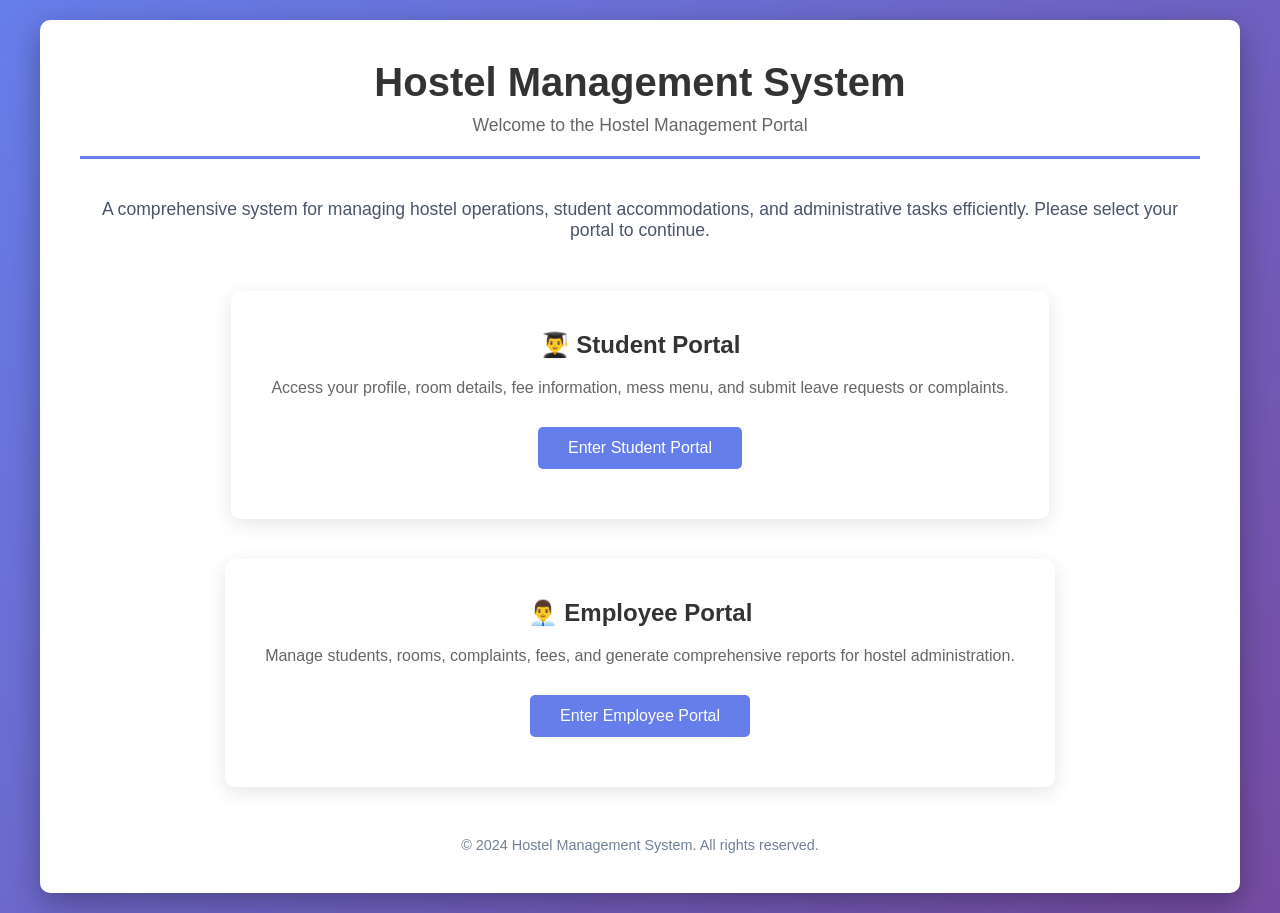
==== index.html @ 7e81f176 "h" ====
<!DOCTYPE html>
<html lang="en">
<head>
    <meta charset="UTF-8">
    <meta name="viewport" content="width=device-width, initial-scale=1.0">
    <title>Hostel Management System - Home</title>
    <link rel="stylesheet" href="style.css">
</head>
<body>
    <div class="container">
        <div class="header">
            <h1>Hostel Management System</h1>
            <p>Welcome to the Hostel Management Portal</p>
        </div>

        <div style="text-align: center; margin: 30px 0;">
            <p style="font-size: 1.1em; color: #4a5568; margin-bottom: 40px;">
                A comprehensive system for managing hostel operations, student accommodations, 
                and administrative tasks efficiently. Please select your portal to continue.
            </p>
        </div>

        <div class="portal-selection">
            <div class="portal-card">
                <h2>👨‍🎓 Student Portal</h2>
                <p style="color: #666; margin: 20px 0;">
                    Access your profile, room details, fee information, mess menu, 
                    and submit leave requests or complaints.
                </p>
                <a href="student_login.html" class="btn btn-primary">Enter Student Portal</a>
            </div>

            <div class="portal-card">
                <h2>👨‍💼 Employee Portal</h2>
                <p style="color: #666; margin: 20px 0;">
                    Manage students, rooms, complaints, fees, and generate 
                    comprehensive reports for hostel administration.
                </p>
                <a href="employee_login.html" class="btn btn-primary">Enter Employee Portal</a>
            </div>
        </div>

        <div style="text-align: center; margin-top: 50px; color: #718096; font-size: 0.9em;">
            <p>&copy; 2024 Hostel Management System. All rights reserved.</p>
        </div>
    </div>
</body>
</html>
---- style.css ----
/* Reset and Base Styles */
* {
    margin: 0;
    padding: 0;
    box-sizing: border-box;
}

body {
    font-family: 'Segoe UI', Tahoma, Geneva, Verdana, sans-serif;
    background: linear-gradient(135deg, #667eea 0%, #764ba2 100%);
    min-height: 100vh;
    padding: 20px;
}

/* Container */
.container {
    max-width: 1200px;
    margin: 0 auto;
    background: white;
    border-radius: 10px;
    box-shadow: 0 10px 30px rgba(0, 0, 0, 0.3);
    padding: 40px;
    min-height: 500px;
}

/* Header */
.header {
    text-align: center;
    margin-bottom: 40px;
    padding-bottom: 20px;
    border-bottom: 3px solid #667eea;
}

.header h1 {
    color: #333;
    font-size: 2.5em;
    margin-bottom: 10px;
}

.header p {
    color: #666;
    font-size: 1.1em;
}

/* Navigation */
.nav-links {
    display: flex;
    justify-content: center;
    gap: 20px;
    flex-wrap: wrap;
    margin: 30px 0;
}

.nav-links a {
    text-decoration: none;
    background: #667eea;
    color: white;
    padding: 12px 25px;
    border-radius: 5px;
    transition: all 0.3s;
    font-weight: 500;
}

.nav-links a:hover {
    background: #764ba2;
    transform: translateY(-2px);
    box-shadow: 0 5px 15px rgba(0, 0, 0, 0.2);
}

/* Buttons */
.btn {
    display: inline-block;
    padding: 12px 30px;
    background: #667eea;
    color: white;
    text-decoration: none;
    border-radius: 5px;
    border: none;
    cursor: pointer;
    font-size: 1em;
    transition: all 0.3s;
    margin: 10px 5px;
}

.btn:hover {
    background: #764ba2;
    transform: translateY(-2px);
    box-shadow: 0 5px 15px rgba(0, 0, 0, 0.2);
}

.btn-primary {
    background: #667eea;
}

.btn-secondary {
    background: #48bb78;
}

.btn-danger {
    background: #f56565;
}

.btn-back {
    background: #4a5568;
}

/* Forms */
.form-container {
    max-width: 500px;
    margin: 0 auto;
}

.form-group {
    margin-bottom: 20px;
}

.form-group label {
    display: block;
    margin-bottom: 8px;
    color: #333;
    font-weight: 500;
}

.form-group input,
.form-group select,
.form-group textarea {
    width: 100%;
    padding: 12px;
    border: 2px solid #e2e8f0;
    border-radius: 5px;
    font-size: 1em;
    transition: border-color 0.3s;
}

.form-group input:focus,
.form-group select:focus,
.form-group textarea:focus {
    outline: none;
    border-color: #667eea;
}

.form-group textarea {
    resize: vertical;
    min-height: 100px;
}

/* Dashboard Grid */
.dashboard-grid {
    display: grid;
    grid-template-columns: repeat(auto-fit, minmax(250px, 1fr));
    gap: 25px;
    margin: 30px 0;
}

.dashboard-card {
    background: linear-gradient(135deg, #667eea 0%, #764ba2 100%);
    padding: 30px;
    border-radius: 10px;
    text-align: center;
    transition: all 0.3s;
    box-shadow: 0 5px 15px rgba(0, 0, 0, 0.1);
}

.dashboard-card:hover {
    transform: translateY(-5px);
    box-shadow: 0 10px 25px rgba(0, 0, 0, 0.2);
}

.dashboard-card a {
    color: white;
    text-decoration: none;
    font-size: 1.2em;
    font-weight: 600;
}

/* Tables */
.table-container {
    overflow-x: auto;
    margin: 30px 0;
}

table {
    width: 100%;
    border-collapse: collapse;
    background: white;
    box-shadow: 0 2px 10px rgba(0, 0, 0, 0.1);
    border-radius: 8px;
    overflow: hidden;
}

table thead {
    background: #667eea;
    color: white;
}

table th,
table td {
    padding: 15px;
    text-align: left;
    border-bottom: 1px solid #e2e8f0;
}

table tbody tr:hover {
    background: #f7fafc;
}

table tbody tr:last-child td {
    border-bottom: none;
}

/* Info Cards */
.info-card {
    background: #f7fafc;
    padding: 20px;
    border-radius: 8px;
    margin: 20px 0;
    border-left: 4px solid #667eea;
}

.info-card h3 {
    color: #333;
    margin-bottom: 15px;
}

.info-row {
    display: flex;
    justify-content: space-between;
    padding: 10px 0;
    border-bottom: 1px solid #e2e8f0;
}

.info-row:last-child {
    border-bottom: none;
}

.info-label {
    font-weight: 600;
    color: #4a5568;
}

.info-value {
    color: #2d3748;
}

/* Portal Selection */
.portal-selection {
    display: flex;
    justify-content: center;
    gap: 40px;
    margin: 50px 0;
    flex-wrap: wrap;
}

.portal-card {
    background: white;
    padding: 40px;
    border-radius: 10px;
    text-align: center;
    box-shadow: 0 5px 20px rgba(0, 0, 0, 0.1);
    transition: all 0.3s;
    min-width: 300px;
}

.portal-card:hover {
    transform: translateY(-10px);
    box-shadow: 0 15px 35px rgba(0, 0, 0, 0.2);
}

.portal-card h2 {
    color: #333;
    margin-bottom: 20px;
}

/* Status Badges */
.status {
    display: inline-block;
    padding: 5px 15px;
    border-radius: 20px;
    font-size: 0.9em;
    font-weight: 600;
}

.status-paid {
    background: #c6f6d5;
    color: #22543d;
}

.status-due {
    background: #fed7d7;
    color: #742a2a;
}

.status-pending {
    background: #feebc8;
    color: #7c2d12;
}

.status-resolved {
    background: #bee3f8;
    color: #2c5282;
}

.status-occupied {
    background: #fbb6ce;
    color: #702459;
}

.status-vacant {
    background: #c6f6d5;
    color: #22543d;
}

/* Logout Link */
.logout-link {
    text-align: center;
    margin-top: 30px;
}

.logout-link a {
    color: #e53e3e;
    text-decoration: none;
    font-weight: 600;
}

.logout-link a:hover {
    text-decoration: underline;
}

/* Responsive Design */
@media (max-width: 768px) {
    .container {
        padding: 20px;
    }

    .header h1 {
        font-size: 2em;
    }

    .dashboard-grid {
        grid-template-columns: 1fr;
    }

    .portal-selection {
        flex-direction: column;
        gap: 20px;
    }

    table {
        font-size: 0.9em;
    }

    table th,
    table td {
        padding: 10px;
    }
}
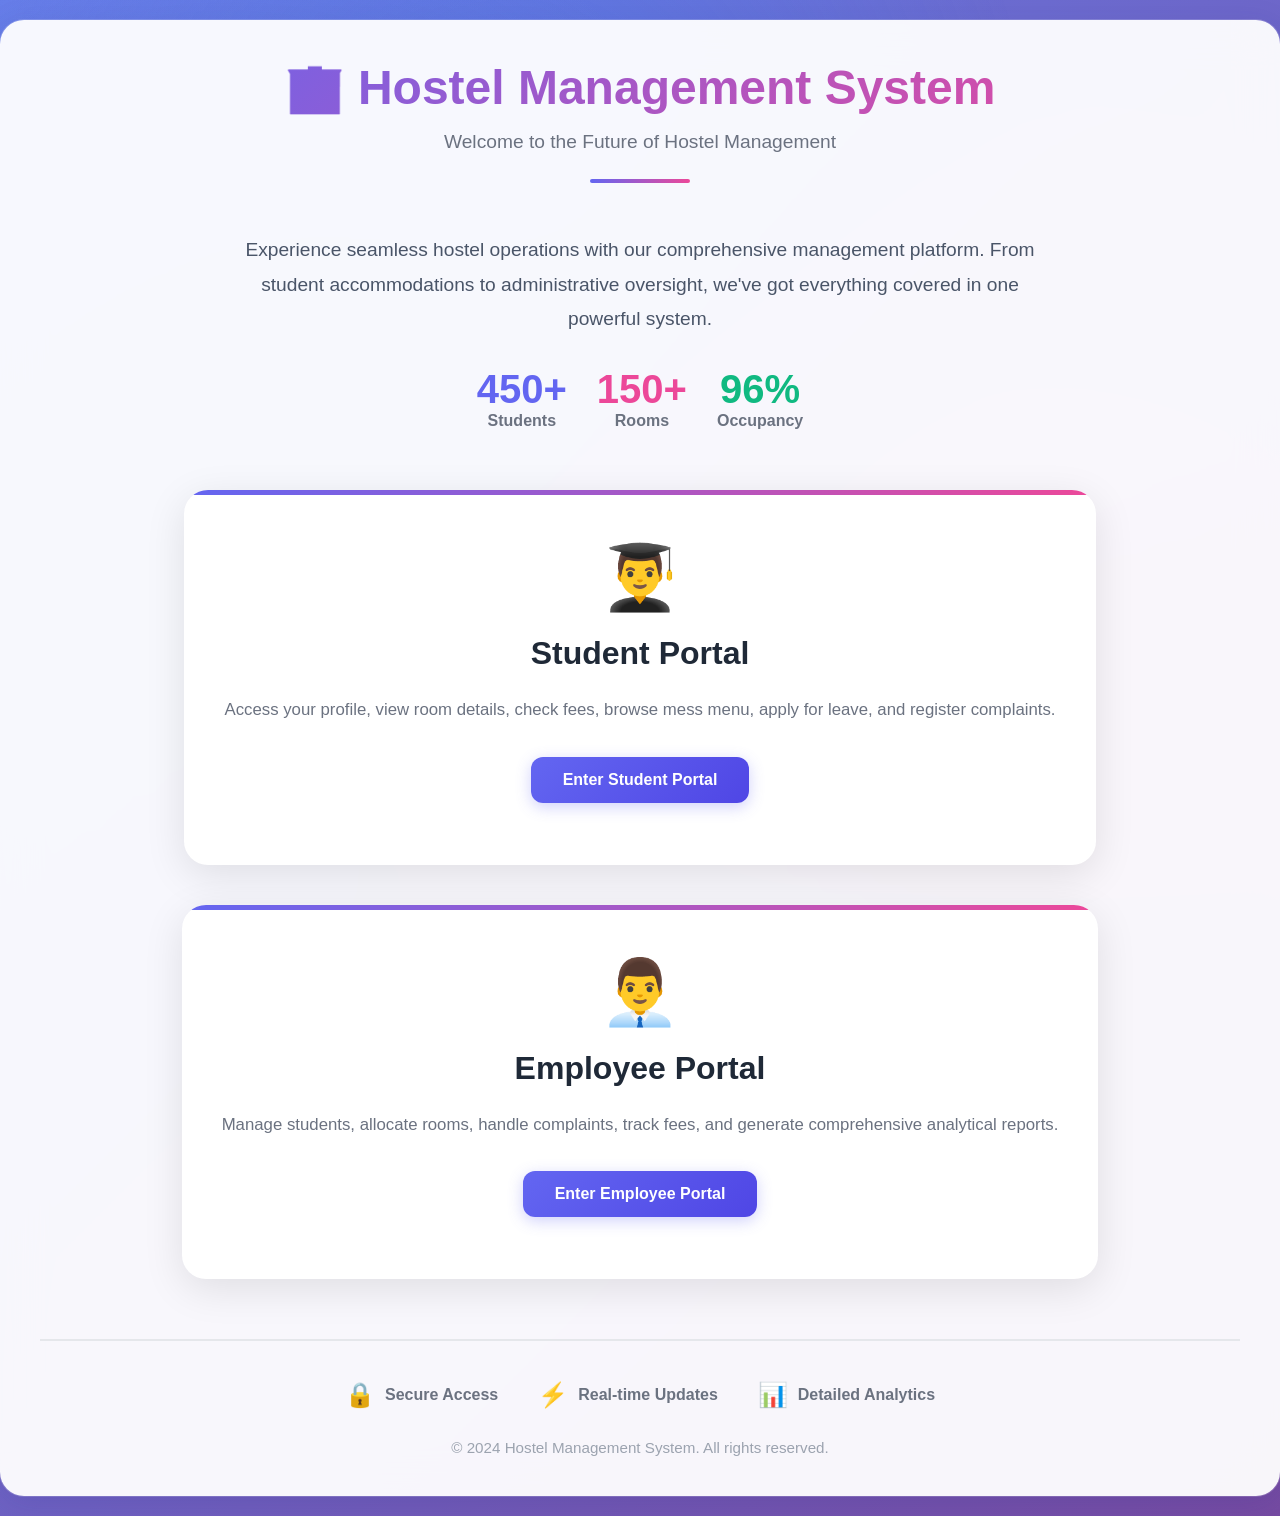
==== commit 731dd0d5: "v2" ====
--- a/index.html
+++ b/index.html
@@ -9,40 +9,124 @@
 <body>
     <div class="container">
         <div class="header">
-            <h1>Hostel Management System</h1>
-            <p>Welcome to the Hostel Management Portal</p>
+            <h1>🏢 Hostel Management System</h1>
+            <p>Welcome to the Future of Hostel Management</p>
         </div>
 
-        <div style="text-align: center; margin: 30px 0;">
-            <p style="font-size: 1.1em; color: #4a5568; margin-bottom: 40px;">
-                A comprehensive system for managing hostel operations, student accommodations, 
-                and administrative tasks efficiently. Please select your portal to continue.
+        <div style="text-align: center; margin: 40px 0; animation: fadeIn 1s ease-out;">
+            <p style="font-size: 1.2em; color: #4a5568; margin-bottom: 20px; line-height: 1.8; max-width: 800px; margin-left: auto; margin-right: auto;">
+                Experience seamless hostel operations with our comprehensive management platform. 
+                From student accommodations to administrative oversight, we've got everything 
+                covered in one powerful system.
             </p>
+            <div style="display: flex; justify-content: center; gap: 30px; margin-top: 30px; flex-wrap: wrap;">
+                <div style="text-align: center;">
+                    <div style="font-size: 2.5em; font-weight: 800; color: #6366f1;">450+</div>
+                    <div style="color: #6b7280; font-weight: 600;">Students</div>
+                </div>
+                <div style="text-align: center;">
+                    <div style="font-size: 2.5em; font-weight: 800; color: #ec4899;">150+</div>
+                    <div style="color: #6b7280; font-weight: 600;">Rooms</div>
+                </div>
+                <div style="text-align: center;">
+                    <div style="font-size: 2.5em; font-weight: 800; color: #10b981;">96%</div>
+                    <div style="color: #6b7280; font-weight: 600;">Occupancy</div>
+                </div>
+            </div>
         </div>
 
         <div class="portal-selection">
-            <div class="portal-card">
-                <h2>👨‍🎓 Student Portal</h2>
-                <p style="color: #666; margin: 20px 0;">
-                    Access your profile, room details, fee information, mess menu, 
-                    and submit leave requests or complaints.
+            <div class="portal-card" onclick="navigateTo('student_login.html')">
+                <div style="font-size: 4em; margin-bottom: 20px;">👨‍🎓</div>
+                <h2>Student Portal</h2>
+                <p style="color: #6b7280; margin: 25px 0; font-size: 1.05em; line-height: 1.6;">
+                    Access your profile, view room details, check fees, browse mess menu, 
+                    apply for leave, and register complaints.
                 </p>
                 <a href="student_login.html" class="btn btn-primary">Enter Student Portal</a>
             </div>
 
-            <div class="portal-card">
-                <h2>👨‍💼 Employee Portal</h2>
-                <p style="color: #666; margin: 20px 0;">
-                    Manage students, rooms, complaints, fees, and generate 
-                    comprehensive reports for hostel administration.
+            <div class="portal-card" onclick="navigateTo('employee_login.html')">
+                <div style="font-size: 4em; margin-bottom: 20px;">👨‍💼</div>
+                <h2>Employee Portal</h2>
+                <p style="color: #6b7280; margin: 25px 0; font-size: 1.05em; line-height: 1.6;">
+                    Manage students, allocate rooms, handle complaints, track fees, 
+                    and generate comprehensive analytical reports.
                 </p>
                 <a href="employee_login.html" class="btn btn-primary">Enter Employee Portal</a>
             </div>
         </div>
 
-        <div style="text-align: center; margin-top: 50px; color: #718096; font-size: 0.9em;">
-            <p>&copy; 2024 Hostel Management System. All rights reserved.</p>
+        <div style="text-align: center; margin-top: 60px; padding-top: 40px; border-top: 2px solid #e5e7eb;">
+            <div style="display: flex; justify-content: center; gap: 40px; margin-bottom: 30px; flex-wrap: wrap;">
+                <div style="display: flex; align-items: center; gap: 10px;">
+                    <span style="font-size: 1.5em;">🔒</span>
+                    <span style="color: #6b7280; font-weight: 600;">Secure Access</span>
+                </div>
+                <div style="display: flex; align-items: center; gap: 10px;">
+                    <span style="font-size: 1.5em;">⚡</span>
+                    <span style="color: #6b7280; font-weight: 600;">Real-time Updates</span>
+                </div>
+                <div style="display: flex; align-items: center; gap: 10px;">
+                    <span style="font-size: 1.5em;">📊</span>
+                    <span style="color: #6b7280; font-weight: 600;">Detailed Analytics</span>
+                </div>
+            </div>
+            <p style="color: #9ca3af; font-size: 0.95em;">&copy; 2024 Hostel Management System. All rights reserved.</p>
         </div>
     </div>
+
+    <script>
+        // Smooth navigation with animation
+        function navigateTo(url) {
+            document.querySelector('.container').style.animation = 'slideUp 0.4s ease-out reverse';
+            setTimeout(() => {
+                window.location.href = url;
+            }, 300);
+        }
+
+        // Add entrance animations to portal cards
+        document.addEventListener('DOMContentLoaded', function() {
+            const cards = document.querySelectorAll('.portal-card');
+            cards.forEach((card, index) => {
+                card.style.animation = `slideUp 0.6s ease-out ${index * 0.2}s both`;
+            });
+
+            // Add particle effect on mouse move
+            document.addEventListener('mousemove', function(e) {
+                if (Math.random() > 0.95) {
+                    createParticle(e.pageX, e.pageY);
+                }
+            });
+        });
+
+        function createParticle(x, y) {
+            const particle = document.createElement('div');
+            particle.style.position = 'fixed';
+            particle.style.left = x + 'px';
+            particle.style.top = y + 'px';
+            particle.style.width = '4px';
+            particle.style.height = '4px';
+            particle.style.borderRadius = '50%';
+            particle.style.background = 'rgba(99, 102, 241, 0.6)';
+            particle.style.pointerEvents = 'none';
+            particle.style.animation = 'particleFade 1s ease-out forwards';
+            document.body.appendChild(particle);
+
+            setTimeout(() => particle.remove(), 1000);
+        }
+
+        // Add particle animation
+        const style = document.createElement('style');
+        style.textContent = `
+            @keyframes particleFade {
+                to {
+                    transform: translateY(-50px);
+                    opacity: 0;
+                }
+            }
+        `;
+        document.head.appendChild(style);
+    </script>
 </body>
 </html>
--- a/style.css
+++ b/style.css
@@ -1,4 +1,18 @@
-/* Reset and Base Styles */
+/* Modern CSS Variables */
+:root {
+    --primary: #6366f1;
+    --primary-dark: #4f46e5;
+    --primary-light: #818cf8;
+    --secondary: #ec4899;
+    --success: #10b981;
+    --warning: #f59e0b;
+    --danger: #ef4444;
+    --dark: #1f2937;
+    --light: #f9fafb;
+    --gray: #6b7280;
+    --border: #e5e7eb;
+}
+
 * {
     margin: 0;
     padding: 0;
@@ -6,43 +20,102 @@
 }
 
 body {
-    font-family: 'Segoe UI', Tahoma, Geneva, Verdana, sans-serif;
+    font-family: 'Inter', -apple-system, BlinkMacSystemFont, 'Segoe UI', sans-serif;
     background: linear-gradient(135deg, #667eea 0%, #764ba2 100%);
     min-height: 100vh;
-    padding: 20px;
-}
-
-/* Container */
+    padding: 0;
+    overflow-x: hidden;
+}
+
+/* Animated Background */
+body::before {
+    content: '';
+    position: fixed;
+    top: 0;
+    left: 0;
+    width: 100%;
+    height: 100%;
+    background: 
+        radial-gradient(circle at 20% 50%, rgba(120, 119, 198, 0.3), transparent 50%),
+        radial-gradient(circle at 80% 80%, rgba(236, 72, 153, 0.3), transparent 50%),
+        radial-gradient(circle at 40% 20%, rgba(59, 130, 246, 0.3), transparent 50%);
+    animation: gradientShift 15s ease infinite;
+    z-index: -1;
+}
+
+@keyframes gradientShift {
+    0%, 100% { opacity: 1; }
+    50% { opacity: 0.8; }
+}
+
+/* Glassmorphism Container */
 .container {
-    max-width: 1200px;
-    margin: 0 auto;
-    background: white;
-    border-radius: 10px;
-    box-shadow: 0 10px 30px rgba(0, 0, 0, 0.3);
+    max-width: 1400px;
+    margin: 20px auto;
+    background: rgba(255, 255, 255, 0.95);
+    backdrop-filter: blur(20px);
+    border-radius: 24px;
+    box-shadow: 
+        0 8px 32px rgba(31, 38, 135, 0.15),
+        0 0 0 1px rgba(255, 255, 255, 0.18);
     padding: 40px;
-    min-height: 500px;
-}
-
-/* Header */
+    animation: slideUp 0.6s ease-out;
+}
+
+@keyframes slideUp {
+    from {
+        opacity: 0;
+        transform: translateY(30px);
+    }
+    to {
+        opacity: 1;
+        transform: translateY(0);
+    }
+}
+
+/* Modern Header */
 .header {
     text-align: center;
-    margin-bottom: 40px;
-    padding-bottom: 20px;
-    border-bottom: 3px solid #667eea;
+    margin-bottom: 50px;
+    position: relative;
+    padding-bottom: 30px;
+}
+
+.header::after {
+    content: '';
+    position: absolute;
+    bottom: 0;
+    left: 50%;
+    transform: translateX(-50%);
+    width: 100px;
+    height: 4px;
+    background: linear-gradient(90deg, var(--primary), var(--secondary));
+    border-radius: 2px;
 }
 
 .header h1 {
-    color: #333;
-    font-size: 2.5em;
-    margin-bottom: 10px;
+    font-size: 3em;
+    font-weight: 800;
+    background: linear-gradient(135deg, var(--primary), var(--secondary));
+    -webkit-background-clip: text;
+    -webkit-text-fill-color: transparent;
+    background-clip: text;
+    margin-bottom: 15px;
+    animation: fadeIn 0.8s ease-out;
 }
 
 .header p {
-    color: #666;
-    font-size: 1.1em;
-}
-
-/* Navigation */
+    color: var(--gray);
+    font-size: 1.2em;
+    font-weight: 500;
+}
+
+@keyframes fadeIn {
+    from { opacity: 0; }
+    to { opacity: 1; }
+}
+
+/* Modern Navigation */
 .nav-links {
     display: flex;
     justify-content: center;
@@ -52,181 +125,282 @@
 }
 
 .nav-links a {
+    position: relative;
     text-decoration: none;
-    background: #667eea;
+    background: linear-gradient(135deg, var(--primary), var(--primary-dark));
     color: white;
-    padding: 12px 25px;
-    border-radius: 5px;
-    transition: all 0.3s;
-    font-weight: 500;
+    padding: 14px 32px;
+    border-radius: 12px;
+    font-weight: 600;
+    overflow: hidden;
+    transition: all 0.3s cubic-bezier(0.4, 0, 0.2, 1);
+    box-shadow: 0 4px 15px rgba(99, 102, 241, 0.3);
+}
+
+.nav-links a::before {
+    content: '';
+    position: absolute;
+    top: 0;
+    left: -100%;
+    width: 100%;
+    height: 100%;
+    background: linear-gradient(90deg, transparent, rgba(255,255,255,0.3), transparent);
+    transition: left 0.5s;
+}
+
+.nav-links a:hover::before {
+    left: 100%;
 }
 
 .nav-links a:hover {
-    background: #764ba2;
-    transform: translateY(-2px);
-    box-shadow: 0 5px 15px rgba(0, 0, 0, 0.2);
-}
-
-/* Buttons */
+    transform: translateY(-3px);
+    box-shadow: 0 8px 25px rgba(99, 102, 241, 0.5);
+}
+
+/* Modern Buttons */
 .btn {
     display: inline-block;
-    padding: 12px 30px;
-    background: #667eea;
+    padding: 14px 32px;
+    background: linear-gradient(135deg, var(--primary), var(--primary-dark));
     color: white;
     text-decoration: none;
-    border-radius: 5px;
+    border-radius: 12px;
     border: none;
     cursor: pointer;
     font-size: 1em;
-    transition: all 0.3s;
-    margin: 10px 5px;
+    font-weight: 600;
+    transition: all 0.3s cubic-bezier(0.4, 0, 0.2, 1);
+    margin: 8px 5px;
+    position: relative;
+    overflow: hidden;
+    box-shadow: 0 4px 15px rgba(99, 102, 241, 0.3);
+}
+
+.btn::after {
+    content: '';
+    position: absolute;
+    top: 50%;
+    left: 50%;
+    width: 0;
+    height: 0;
+    border-radius: 50%;
+    background: rgba(255, 255, 255, 0.3);
+    transform: translate(-50%, -50%);
+    transition: width 0.6s, height 0.6s;
+}
+
+.btn:hover::after {
+    width: 300px;
+    height: 300px;
 }
 
 .btn:hover {
-    background: #764ba2;
-    transform: translateY(-2px);
-    box-shadow: 0 5px 15px rgba(0, 0, 0, 0.2);
+    transform: translateY(-3px);
+    box-shadow: 0 8px 25px rgba(99, 102, 241, 0.5);
 }
 
 .btn-primary {
-    background: #667eea;
+    background: linear-gradient(135deg, var(--primary), var(--primary-dark));
 }
 
 .btn-secondary {
-    background: #48bb78;
+    background: linear-gradient(135deg, var(--success), #059669);
+    box-shadow: 0 4px 15px rgba(16, 185, 129, 0.3);
 }
 
 .btn-danger {
-    background: #f56565;
+    background: linear-gradient(135deg, var(--danger), #dc2626);
+    box-shadow: 0 4px 15px rgba(239, 68, 68, 0.3);
 }
 
 .btn-back {
-    background: #4a5568;
-}
-
-/* Forms */
+    background: linear-gradient(135deg, var(--gray), #4b5563);
+    box-shadow: 0 4px 15px rgba(107, 114, 128, 0.3);
+}
+
+/* Modern Forms */
 .form-container {
-    max-width: 500px;
+    max-width: 550px;
     margin: 0 auto;
+    animation: fadeIn 0.6s ease-out;
 }
 
 .form-group {
-    margin-bottom: 20px;
+    margin-bottom: 25px;
+    position: relative;
 }
 
 .form-group label {
     display: block;
-    margin-bottom: 8px;
-    color: #333;
-    font-weight: 500;
+    margin-bottom: 10px;
+    color: var(--dark);
+    font-weight: 600;
+    font-size: 0.95em;
+    text-transform: uppercase;
+    letter-spacing: 0.5px;
 }
 
 .form-group input,
 .form-group select,
 .form-group textarea {
     width: 100%;
-    padding: 12px;
-    border: 2px solid #e2e8f0;
-    border-radius: 5px;
+    padding: 16px 20px;
+    border: 2px solid var(--border);
+    border-radius: 12px;
     font-size: 1em;
-    transition: border-color 0.3s;
+    transition: all 0.3s ease;
+    background: white;
+    font-family: inherit;
 }
 
 .form-group input:focus,
 .form-group select:focus,
 .form-group textarea:focus {
     outline: none;
-    border-color: #667eea;
+    border-color: var(--primary);
+    box-shadow: 0 0 0 4px rgba(99, 102, 241, 0.1);
+    transform: translateY(-2px);
 }
 
 .form-group textarea {
     resize: vertical;
-    min-height: 100px;
+    min-height: 120px;
 }
 
 /* Dashboard Grid */
 .dashboard-grid {
     display: grid;
-    grid-template-columns: repeat(auto-fit, minmax(250px, 1fr));
+    grid-template-columns: repeat(auto-fit, minmax(280px, 1fr));
     gap: 25px;
-    margin: 30px 0;
+    margin: 40px 0;
 }
 
 .dashboard-card {
-    background: linear-gradient(135deg, #667eea 0%, #764ba2 100%);
-    padding: 30px;
-    border-radius: 10px;
+    background: linear-gradient(135deg, var(--primary), var(--primary-dark));
+    padding: 40px 30px;
+    border-radius: 20px;
     text-align: center;
-    transition: all 0.3s;
-    box-shadow: 0 5px 15px rgba(0, 0, 0, 0.1);
+    transition: all 0.4s cubic-bezier(0.4, 0, 0.2, 1);
+    box-shadow: 0 8px 30px rgba(99, 102, 241, 0.3);
+    position: relative;
+    overflow: hidden;
+    cursor: pointer;
+}
+
+.dashboard-card::before {
+    content: '';
+    position: absolute;
+    top: -50%;
+    right: -50%;
+    width: 200%;
+    height: 200%;
+    background: radial-gradient(circle, rgba(255,255,255,0.1) 0%, transparent 70%);
+    transition: all 0.6s;
+}
+
+.dashboard-card:hover::before {
+    top: -60%;
+    right: -60%;
 }
 
 .dashboard-card:hover {
-    transform: translateY(-5px);
-    box-shadow: 0 10px 25px rgba(0, 0, 0, 0.2);
+    transform: translateY(-10px) scale(1.02);
+    box-shadow: 0 15px 50px rgba(99, 102, 241, 0.5);
 }
 
 .dashboard-card a {
     color: white;
     text-decoration: none;
-    font-size: 1.2em;
-    font-weight: 600;
-}
-
-/* Tables */
+    font-size: 1.3em;
+    font-weight: 700;
+    display: flex;
+    align-items: center;
+    justify-content: center;
+    gap: 10px;
+    position: relative;
+    z-index: 1;
+}
+
+/* Modern Tables */
 .table-container {
     overflow-x: auto;
     margin: 30px 0;
+    border-radius: 16px;
+    box-shadow: 0 4px 20px rgba(0, 0, 0, 0.08);
 }
 
 table {
     width: 100%;
-    border-collapse: collapse;
+    border-collapse: separate;
+    border-spacing: 0;
     background: white;
-    box-shadow: 0 2px 10px rgba(0, 0, 0, 0.1);
-    border-radius: 8px;
+    border-radius: 16px;
     overflow: hidden;
 }
 
 table thead {
-    background: #667eea;
+    background: linear-gradient(135deg, var(--primary), var(--primary-dark));
     color: white;
 }
 
-table th,
+table th {
+    padding: 20px 18px;
+    text-align: left;
+    font-weight: 700;
+    text-transform: uppercase;
+    font-size: 0.85em;
+    letter-spacing: 1px;
+}
+
 table td {
-    padding: 15px;
-    text-align: left;
-    border-bottom: 1px solid #e2e8f0;
+    padding: 18px;
+    border-bottom: 1px solid var(--border);
+    color: var(--dark);
+}
+
+table tbody tr {
+    transition: all 0.3s ease;
 }
 
 table tbody tr:hover {
-    background: #f7fafc;
+    background: linear-gradient(90deg, rgba(99, 102, 241, 0.05), transparent);
+    transform: scale(1.01);
 }
 
 table tbody tr:last-child td {
     border-bottom: none;
 }
 
-/* Info Cards */
+/* Modern Info Cards */
 .info-card {
-    background: #f7fafc;
-    padding: 20px;
-    border-radius: 8px;
-    margin: 20px 0;
-    border-left: 4px solid #667eea;
+    background: white;
+    padding: 30px;
+    border-radius: 20px;
+    margin: 25px 0;
+    border-left: 5px solid var(--primary);
+    box-shadow: 0 4px 20px rgba(0, 0, 0, 0.08);
+    transition: all 0.3s ease;
+    animation: fadeIn 0.6s ease-out;
+}
+
+.info-card:hover {
+    transform: translateX(5px);
+    box-shadow: 0 8px 30px rgba(0, 0, 0, 0.12);
 }
 
 .info-card h3 {
-    color: #333;
-    margin-bottom: 15px;
+    color: var(--dark);
+    margin-bottom: 25px;
+    font-size: 1.4em;
+    font-weight: 700;
 }
 
 .info-row {
     display: flex;
     justify-content: space-between;
-    padding: 10px 0;
-    border-bottom: 1px solid #e2e8f0;
+    padding: 16px 0;
+    border-bottom: 1px solid var(--border);
+    align-items: center;
 }
 
 .info-row:last-child {
@@ -235,101 +409,170 @@
 
 .info-label {
     font-weight: 600;
-    color: #4a5568;
+    color: var(--gray);
+    font-size: 0.95em;
 }
 
 .info-value {
-    color: #2d3748;
-}
-
-/* Portal Selection */
+    color: var(--dark);
+    font-weight: 600;
+}
+
+/* Portal Cards */
 .portal-selection {
     display: flex;
     justify-content: center;
     gap: 40px;
-    margin: 50px 0;
+    margin: 60px 0;
     flex-wrap: wrap;
 }
 
 .portal-card {
     background: white;
-    padding: 40px;
-    border-radius: 10px;
+    padding: 50px 40px;
+    border-radius: 24px;
     text-align: center;
-    box-shadow: 0 5px 20px rgba(0, 0, 0, 0.1);
-    transition: all 0.3s;
-    min-width: 300px;
+    box-shadow: 0 10px 40px rgba(0, 0, 0, 0.1);
+    transition: all 0.5s cubic-bezier(0.4, 0, 0.2, 1);
+    min-width: 350px;
+    position: relative;
+    overflow: hidden;
+    cursor: pointer;
+}
+
+.portal-card::before {
+    content: '';
+    position: absolute;
+    top: 0;
+    left: 0;
+    width: 100%;
+    height: 5px;
+    background: linear-gradient(90deg, var(--primary), var(--secondary));
 }
 
 .portal-card:hover {
-    transform: translateY(-10px);
-    box-shadow: 0 15px 35px rgba(0, 0, 0, 0.2);
+    transform: translateY(-15px) scale(1.03);
+    box-shadow: 0 20px 60px rgba(99, 102, 241, 0.3);
 }
 
 .portal-card h2 {
-    color: #333;
+    color: var(--dark);
     margin-bottom: 20px;
+    font-size: 2em;
+    font-weight: 800;
 }
 
 /* Status Badges */
 .status {
     display: inline-block;
-    padding: 5px 15px;
-    border-radius: 20px;
-    font-size: 0.9em;
-    font-weight: 600;
+    padding: 8px 20px;
+    border-radius: 50px;
+    font-size: 0.85em;
+    font-weight: 700;
+    text-transform: uppercase;
+    letter-spacing: 0.5px;
 }
 
 .status-paid {
-    background: #c6f6d5;
-    color: #22543d;
+    background: linear-gradient(135deg, #d4f4dd, #a7f3d0);
+    color: #065f46;
 }
 
 .status-due {
-    background: #fed7d7;
-    color: #742a2a;
+    background: linear-gradient(135deg, #fecaca, #fca5a5);
+    color: #7f1d1d;
 }
 
 .status-pending {
-    background: #feebc8;
+    background: linear-gradient(135deg, #fed7aa, #fdba74);
     color: #7c2d12;
 }
 
 .status-resolved {
-    background: #bee3f8;
-    color: #2c5282;
+    background: linear-gradient(135deg, #bfdbfe, #93c5fd);
+    color: #1e3a8a;
 }
 
 .status-occupied {
-    background: #fbb6ce;
-    color: #702459;
+    background: linear-gradient(135deg, #fbcfe8, #f9a8d4);
+    color: #831843;
 }
 
 .status-vacant {
-    background: #c6f6d5;
-    color: #22543d;
+    background: linear-gradient(135deg, #d4f4dd, #a7f3d0);
+    color: #065f46;
 }
 
 /* Logout Link */
 .logout-link {
     text-align: center;
-    margin-top: 30px;
+    margin-top: 40px;
+    padding-top: 30px;
+    border-top: 2px solid var(--border);
 }
 
 .logout-link a {
-    color: #e53e3e;
+    color: var(--danger);
     text-decoration: none;
-    font-weight: 600;
+    font-weight: 700;
+    font-size: 1.1em;
+    transition: all 0.3s ease;
+    display: inline-flex;
+    align-items: center;
+    gap: 8px;
 }
 
 .logout-link a:hover {
-    text-decoration: underline;
+    color: #dc2626;
+    transform: scale(1.05);
+}
+
+/* Loading Animation */
+.loading {
+    display: inline-block;
+    width: 20px;
+    height: 20px;
+    border: 3px solid rgba(255, 255, 255, 0.3);
+    border-radius: 50%;
+    border-top-color: white;
+    animation: spin 1s ease-in-out infinite;
+}
+
+@keyframes spin {
+    to { transform: rotate(360deg); }
+}
+
+/* Toast Notification */
+.toast {
+    position: fixed;
+    top: 20px;
+    right: 20px;
+    background: white;
+    padding: 20px 30px;
+    border-radius: 12px;
+    box-shadow: 0 8px 30px rgba(0, 0, 0, 0.2);
+    z-index: 1000;
+    animation: slideInRight 0.4s ease-out;
+    border-left: 5px solid var(--success);
+}
+
+@keyframes slideInRight {
+    from {
+        transform: translateX(400px);
+        opacity: 0;
+    }
+    to {
+        transform: translateX(0);
+        opacity: 1;
+    }
 }
 
 /* Responsive Design */
 @media (max-width: 768px) {
     .container {
-        padding: 20px;
+        padding: 25px;
+        margin: 10px;
+        border-radius: 16px;
     }
 
     .header h1 {
@@ -342,15 +585,37 @@
 
     .portal-selection {
         flex-direction: column;
-        gap: 20px;
+    }
+
+    .portal-card {
+        min-width: 100%;
     }
 
     table {
-        font-size: 0.9em;
+        font-size: 0.85em;
     }
 
     table th,
     table td {
-        padding: 10px;
-    }
+        padding: 12px 10px;
+    }
+}
+
+/* Scrollbar Styling */
+::-webkit-scrollbar {
+    width: 10px;
+    height: 10px;
+}
+
+::-webkit-scrollbar-track {
+    background: var(--light);
+}
+
+::-webkit-scrollbar-thumb {
+    background: linear-gradient(135deg, var(--primary), var(--secondary));
+    border-radius: 5px;
+}
+
+::-webkit-scrollbar-thumb:hover {
+    background: linear-gradient(135deg, var(--primary-dark), var(--secondary));
 }
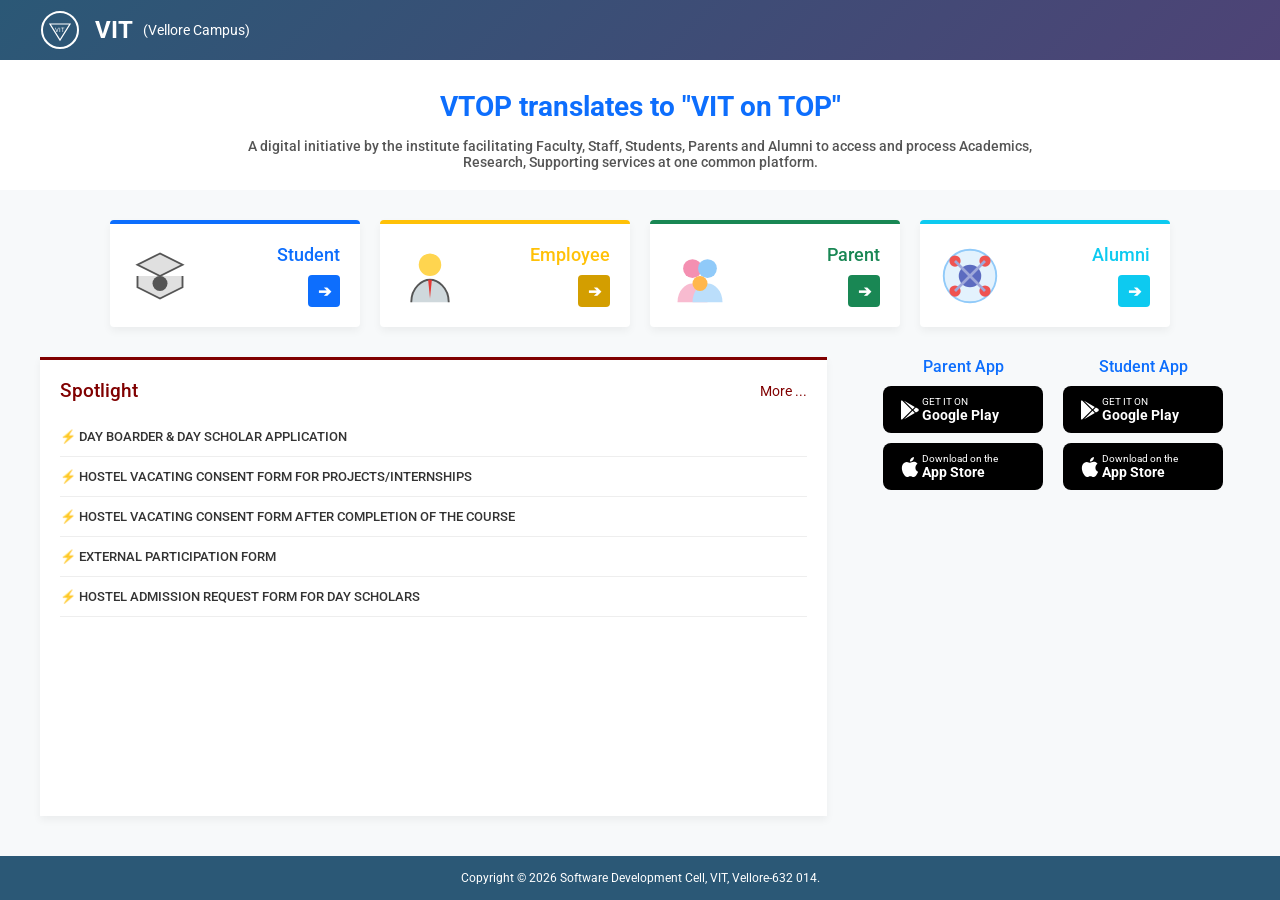
==== commit a72b1922: "yes" ====
--- a/index.html
+++ b/index.html
@@ -3,130 +3,124 @@
 <head>
     <meta charset="UTF-8">
     <meta name="viewport" content="width=device-width, initial-scale=1.0">
-    <title>Hostel Management System - Home</title>
+    <title>VIT VTOP Portal</title>
     <link rel="stylesheet" href="style.css">
 </head>
 <body>
-    <div class="container">
-        <div class="header">
-            <h1>🏢 Hostel Management System</h1>
-            <p>Welcome to the Future of Hostel Management</p>
+    <div class="top-bar">
+        <svg viewBox="0 0 100 100" width="40" height="40" style="margin-right: 15px;">
+            <circle cx="50" cy="50" r="45" fill="none" stroke="white" stroke-width="5"/>
+            <path d="M 25 35 L 75 35 L 50 75 Z" fill="none" stroke="white" stroke-width="3"/>
+            <text x="50" y="55" fill="white" font-size="16" font-family="Arial" text-anchor="middle">VIT</text>
+        </svg>
+        <h1>VIT <span>(Vellore Campus)</span></h1>
+    </div>
+
+    <div class="hero-section">
+        <h2>VTOP translates to "VIT on TOP"</h2>
+        <p>A digital initiative by the institute facilitating Faculty, Staff, Students, Parents and Alumni to access and process Academics, Research, Supporting services at one common platform.</p>
+    </div>
+
+    <div class="cards-container">
+        <a href="student_login.html" class="portal-card student">
+            <div class="card-icon">
+                <svg viewBox="0 0 64 64"><path d="M32 8L8 20L32 32L56 20L32 8Z M8 32v12l24 12 24-12V32" fill="#e0e0e0" stroke="#555" stroke-width="2"/><circle cx="32" cy="40" r="8" fill="#555"/></svg>
+            </div>
+            <div class="card-content">
+                <div class="card-title">Student</div>
+                <div class="login-btn">➔</div>
+            </div>
+        </a>
+
+        <a href="employee_login.html" class="portal-card employee">
+            <div class="card-icon">
+                <svg viewBox="0 0 64 64"><circle cx="32" cy="20" r="12" fill="#ffd54f"/><path d="M12 60c0-16 12-24 20-24s20 8 20 24" fill="#cfd8dc" stroke="#555" stroke-width="2"/><path d="M30 36 l 2 20 l 2 -20 Z" fill="#e53935"/></svg>
+            </div>
+            <div class="card-content">
+                <div class="card-title">Employee</div>
+                <div class="login-btn">➔</div>
+            </div>
+        </a>
+
+        <a href="#" class="portal-card parent">
+            <div class="card-icon">
+                <svg viewBox="0 0 64 64"><circle cx="24" cy="24" r="10" fill="#f48fb1"/><circle cx="40" cy="24" r="10" fill="#90caf9"/><path d="M8 60c0-12 8-20 16-20 8 0 16 8 16 20" fill="#f8bbd0"/><path d="M24 60c0-12 8-20 16-20 8 0 16 8 16 20" fill="#bbdefb"/><circle cx="32" cy="40" r="8" fill="#ffb74d"/></svg>
+            </div>
+            <div class="card-content">
+                <div class="card-title">Parent</div>
+                <div class="login-btn">➔</div>
+            </div>
+        </a>
+
+        <a href="#" class="portal-card alumni">
+            <div class="card-icon">
+                <svg viewBox="0 0 64 64"><circle cx="32" cy="32" r="28" fill="#e3f2fd" stroke="#90caf9" stroke-width="2"/><circle cx="32" cy="32" r="12" fill="#5c6bc0"/><circle cx="16" cy="16" r="6" fill="#ef5350"/><circle cx="48" cy="16" r="6" fill="#ef5350"/><circle cx="16" cy="48" r="6" fill="#ef5350"/><circle cx="48" cy="48" r="6" fill="#ef5350"/><path d="M16 16 L 32 32 M 48 16 L 32 32 M 16 48 L 32 32 M 48 48 L 32 32" stroke="#9fa8da" stroke-width="3"/></svg>
+            </div>
+            <div class="card-content">
+                <div class="card-title">Alumni</div>
+                <div class="login-btn">➔</div>
+            </div>
+        </a>
+    </div>
+
+    <div class="main-content">
+        <div class="spotlight-section">
+            <div class="spotlight-header">
+                <h3>Spotlight</h3>
+                <a href="#">More ...</a>
+            </div>
+            <ul class="spotlight-list">
+                <li><a href="#">⚡ DAY BOARDER & DAY SCHOLAR APPLICATION</a></li>
+                <li><a href="#">⚡ HOSTEL VACATING CONSENT FORM FOR PROJECTS/INTERNSHIPS</a></li>
+                <li><a href="#">⚡ HOSTEL VACATING CONSENT FORM AFTER COMPLETION OF THE COURSE</a></li>
+                <li><a href="#">⚡ EXTERNAL PARTICIPATION FORM</a></li>
+                <li><a href="#">⚡ HOSTEL ADMISSION REQUEST FORM FOR DAY SCHOLARS</a></li>
+            </ul>
         </div>
-
-        <div style="text-align: center; margin: 40px 0; animation: fadeIn 1s ease-out;">
-            <p style="font-size: 1.2em; color: #4a5568; margin-bottom: 20px; line-height: 1.8; max-width: 800px; margin-left: auto; margin-right: auto;">
-                Experience seamless hostel operations with our comprehensive management platform. 
-                From student accommodations to administrative oversight, we've got everything 
-                covered in one powerful system.
-            </p>
-            <div style="display: flex; justify-content: center; gap: 30px; margin-top: 30px; flex-wrap: wrap;">
-                <div style="text-align: center;">
-                    <div style="font-size: 2.5em; font-weight: 800; color: #6366f1;">450+</div>
-                    <div style="color: #6b7280; font-weight: 600;">Students</div>
+        <div class="downloads-section">
+            <div class="app-box">
+                <p>Parent App</p>
+                <div class="store-buttons">
+                    <a href="#" class="store-btn">
+                        <svg viewBox="0 0 24 24" fill="white" width="24" height="24"><path d="M3,20.5V3.5C3,2.91 3.34,2.39 3.84,2.15L13.69,12L3.84,21.85C3.34,21.6 3,21.09 3,20.5M16.81,15.12L6.05,21.34L14.54,12.85L16.81,15.12M20.16,10.81C20.5,11.08 20.75,11.5 20.75,12C20.75,12.5 20.53,12.9 20.18,13.18L17.89,14.5L15.39,12L17.89,9.5L20.16,10.81M6.05,2.66L16.81,8.88L14.54,11.15L6.05,2.66Z"/></svg>
+                        <div>
+                            <span class="store-text-small">GET IT ON</span>
+                            <span class="store-text-large">Google Play</span>
+                        </div>
+                    </a>
+                    <a href="#" class="store-btn">
+                        <svg viewBox="0 0 24 24" fill="white" width="24" height="24"><path d="M18.71,19.5C17.88,20.74 17,21.95 15.66,21.97C14.32,22 13.89,21.18 12.37,21.18C10.84,21.18 10.37,21.95 9.1,22C7.79,22.05 6.8,20.68 5.96,19.47C4.25,17 2.94,12.45 4.7,9.39C5.57,7.87 7.13,6.91 8.82,6.88C10.1,6.86 11.32,7.75 12.11,7.75C12.89,7.75 14.37,6.68 15.92,6.84C16.57,6.87 18.39,7.1 19.56,8.82C19.47,8.88 17.39,10.1 17.41,12.63C17.44,15.65 20.06,16.66 20.09,16.69C20.06,16.76 19.6,18.23 18.71,19.5M13,3.5C13.73,2.67 14.94,2.04 15.94,2C16.07,3.17 15.6,4.35 14.9,5.19C14.21,6.04 13.07,6.7 11.95,6.61C11.8,5.46 12.36,4.26 13,3.5Z"/></svg>
+                        <div>
+                            <span class="store-text-small">Download on the</span>
+                            <span class="store-text-large">App Store</span>
+                        </div>
+                    </a>
                 </div>
-                <div style="text-align: center;">
-                    <div style="font-size: 2.5em; font-weight: 800; color: #ec4899;">150+</div>
-                    <div style="color: #6b7280; font-weight: 600;">Rooms</div>
-                </div>
-                <div style="text-align: center;">
-                    <div style="font-size: 2.5em; font-weight: 800; color: #10b981;">96%</div>
-                    <div style="color: #6b7280; font-weight: 600;">Occupancy</div>
+            </div>
+            <div class="app-box">
+                <p>Student App</p>
+                <div class="store-buttons">
+                    <a href="#" class="store-btn">
+                        <svg viewBox="0 0 24 24" fill="white" width="24" height="24"><path d="M3,20.5V3.5C3,2.91 3.34,2.39 3.84,2.15L13.69,12L3.84,21.85C3.34,21.6 3,21.09 3,20.5M16.81,15.12L6.05,21.34L14.54,12.85L16.81,15.12M20.16,10.81C20.5,11.08 20.75,11.5 20.75,12C20.75,12.5 20.53,12.9 20.18,13.18L17.89,14.5L15.39,12L17.89,9.5L20.16,10.81M6.05,2.66L16.81,8.88L14.54,11.15L6.05,2.66Z"/></svg>
+                        <div>
+                            <span class="store-text-small">GET IT ON</span>
+                            <span class="store-text-large">Google Play</span>
+                        </div>
+                    </a>
+                    <a href="#" class="store-btn">
+                        <svg viewBox="0 0 24 24" fill="white" width="24" height="24"><path d="M18.71,19.5C17.88,20.74 17,21.95 15.66,21.97C14.32,22 13.89,21.18 12.37,21.18C10.84,21.18 10.37,21.95 9.1,22C7.79,22.05 6.8,20.68 5.96,19.47C4.25,17 2.94,12.45 4.7,9.39C5.57,7.87 7.13,6.91 8.82,6.88C10.1,6.86 11.32,7.75 12.11,7.75C12.89,7.75 14.37,6.68 15.92,6.84C16.57,6.87 18.39,7.1 19.56,8.82C19.47,8.88 17.39,10.1 17.41,12.63C17.44,15.65 20.06,16.66 20.09,16.69C20.06,16.76 19.6,18.23 18.71,19.5M13,3.5C13.73,2.67 14.94,2.04 15.94,2C16.07,3.17 15.6,4.35 14.9,5.19C14.21,6.04 13.07,6.7 11.95,6.61C11.8,5.46 12.36,4.26 13,3.5Z"/></svg>
+                        <div>
+                            <span class="store-text-small">Download on the</span>
+                            <span class="store-text-large">App Store</span>
+                        </div>
+                    </a>
                 </div>
             </div>
         </div>
-
-        <div class="portal-selection">
-            <div class="portal-card" onclick="navigateTo('student_login.html')">
-                <div style="font-size: 4em; margin-bottom: 20px;">👨‍🎓</div>
-                <h2>Student Portal</h2>
-                <p style="color: #6b7280; margin: 25px 0; font-size: 1.05em; line-height: 1.6;">
-                    Access your profile, view room details, check fees, browse mess menu, 
-                    apply for leave, and register complaints.
-                </p>
-                <a href="student_login.html" class="btn btn-primary">Enter Student Portal</a>
-            </div>
-
-            <div class="portal-card" onclick="navigateTo('employee_login.html')">
-                <div style="font-size: 4em; margin-bottom: 20px;">👨‍💼</div>
-                <h2>Employee Portal</h2>
-                <p style="color: #6b7280; margin: 25px 0; font-size: 1.05em; line-height: 1.6;">
-                    Manage students, allocate rooms, handle complaints, track fees, 
-                    and generate comprehensive analytical reports.
-                </p>
-                <a href="employee_login.html" class="btn btn-primary">Enter Employee Portal</a>
-            </div>
-        </div>
-
-        <div style="text-align: center; margin-top: 60px; padding-top: 40px; border-top: 2px solid #e5e7eb;">
-            <div style="display: flex; justify-content: center; gap: 40px; margin-bottom: 30px; flex-wrap: wrap;">
-                <div style="display: flex; align-items: center; gap: 10px;">
-                    <span style="font-size: 1.5em;">🔒</span>
-                    <span style="color: #6b7280; font-weight: 600;">Secure Access</span>
-                </div>
-                <div style="display: flex; align-items: center; gap: 10px;">
-                    <span style="font-size: 1.5em;">⚡</span>
-                    <span style="color: #6b7280; font-weight: 600;">Real-time Updates</span>
-                </div>
-                <div style="display: flex; align-items: center; gap: 10px;">
-                    <span style="font-size: 1.5em;">📊</span>
-                    <span style="color: #6b7280; font-weight: 600;">Detailed Analytics</span>
-                </div>
-            </div>
-            <p style="color: #9ca3af; font-size: 0.95em;">&copy; 2024 Hostel Management System. All rights reserved.</p>
-        </div>
     </div>
 
-    <script>
-        // Smooth navigation with animation
-        function navigateTo(url) {
-            document.querySelector('.container').style.animation = 'slideUp 0.4s ease-out reverse';
-            setTimeout(() => {
-                window.location.href = url;
-            }, 300);
-        }
-
-        // Add entrance animations to portal cards
-        document.addEventListener('DOMContentLoaded', function() {
-            const cards = document.querySelectorAll('.portal-card');
-            cards.forEach((card, index) => {
-                card.style.animation = `slideUp 0.6s ease-out ${index * 0.2}s both`;
-            });
-
-            // Add particle effect on mouse move
-            document.addEventListener('mousemove', function(e) {
-                if (Math.random() > 0.95) {
-                    createParticle(e.pageX, e.pageY);
-                }
-            });
-        });
-
-        function createParticle(x, y) {
-            const particle = document.createElement('div');
-            particle.style.position = 'fixed';
-            particle.style.left = x + 'px';
-            particle.style.top = y + 'px';
-            particle.style.width = '4px';
-            particle.style.height = '4px';
-            particle.style.borderRadius = '50%';
-            particle.style.background = 'rgba(99, 102, 241, 0.6)';
-            particle.style.pointerEvents = 'none';
-            particle.style.animation = 'particleFade 1s ease-out forwards';
-            document.body.appendChild(particle);
-
-            setTimeout(() => particle.remove(), 1000);
-        }
-
-        // Add particle animation
-        const style = document.createElement('style');
-        style.textContent = `
-            @keyframes particleFade {
-                to {
-                    transform: translateY(-50px);
-                    opacity: 0;
-                }
-            }
-        `;
-        document.head.appendChild(style);
-    </script>
+    <div class="footer">
+        Copyright © 2026 Software Development Cell, VIT, Vellore-632 014.
+    </div>
 </body>
 </html>
--- a/style.css
+++ b/style.css
@@ -1,621 +1,529 @@
-/* Modern CSS Variables */
-:root {
-    --primary: #6366f1;
-    --primary-dark: #4f46e5;
-    --primary-light: #818cf8;
-    --secondary: #ec4899;
-    --success: #10b981;
-    --warning: #f59e0b;
-    --danger: #ef4444;
-    --dark: #1f2937;
-    --light: #f9fafb;
-    --gray: #6b7280;
-    --border: #e5e7eb;
-}
+@import url('https://fonts.googleapis.com/css2?family=Roboto:wght@400;500;700&display=swap');
 
 * {
     margin: 0;
     padding: 0;
     box-sizing: border-box;
+    font-family: 'Roboto', sans-serif;
 }
 
 body {
-    font-family: 'Inter', -apple-system, BlinkMacSystemFont, 'Segoe UI', sans-serif;
-    background: linear-gradient(135deg, #667eea 0%, #764ba2 100%);
+    background-color: #f7f9fa;
+    color: #333;
+    display: flex;
+    flex-direction: column;
     min-height: 100vh;
-    padding: 0;
-    overflow-x: hidden;
-}
-
-/* Animated Background */
-body::before {
-    content: '';
-    position: fixed;
-    top: 0;
-    left: 0;
-    width: 100%;
-    height: 100%;
-    background: 
-        radial-gradient(circle at 20% 50%, rgba(120, 119, 198, 0.3), transparent 50%),
-        radial-gradient(circle at 80% 80%, rgba(236, 72, 153, 0.3), transparent 50%),
-        radial-gradient(circle at 40% 20%, rgba(59, 130, 246, 0.3), transparent 50%);
-    animation: gradientShift 15s ease infinite;
-    z-index: -1;
-}
-
-@keyframes gradientShift {
-    0%, 100% { opacity: 1; }
-    50% { opacity: 0.8; }
-}
-
-/* Glassmorphism Container */
-.container {
-    max-width: 1400px;
-    margin: 20px auto;
-    background: rgba(255, 255, 255, 0.95);
-    backdrop-filter: blur(20px);
-    border-radius: 24px;
-    box-shadow: 
-        0 8px 32px rgba(31, 38, 135, 0.15),
-        0 0 0 1px rgba(255, 255, 255, 0.18);
-    padding: 40px;
-    animation: slideUp 0.6s ease-out;
-}
-
-@keyframes slideUp {
-    from {
-        opacity: 0;
-        transform: translateY(30px);
-    }
-    to {
-        opacity: 1;
-        transform: translateY(0);
-    }
-}
-
-/* Modern Header */
-.header {
-    text-align: center;
-    margin-bottom: 50px;
-    position: relative;
-    padding-bottom: 30px;
-}
-
-.header::after {
-    content: '';
-    position: absolute;
-    bottom: 0;
-    left: 50%;
-    transform: translateX(-50%);
-    width: 100px;
-    height: 4px;
-    background: linear-gradient(90deg, var(--primary), var(--secondary));
-    border-radius: 2px;
-}
-
-.header h1 {
-    font-size: 3em;
-    font-weight: 800;
-    background: linear-gradient(135deg, var(--primary), var(--secondary));
-    -webkit-background-clip: text;
-    -webkit-text-fill-color: transparent;
-    background-clip: text;
+}
+
+.top-bar {
+    background: linear-gradient(135deg, #2b5876 0%, #4e4376 100%);
+    color: white;
+    padding: 10px 40px;
+    display: flex;
+    align-items: center;
+    box-shadow: 0 2px 4px rgba(0,0,0,0.1);
+}
+
+.top-bar img {
+    height: 40px;
+    margin-right: 15px;
+}
+
+.top-bar h1 {
+    font-size: 24px;
+    font-weight: 700;
+    display: flex;
+    align-items: center;
+}
+
+.top-bar span {
+    font-size: 14px;
+    font-weight: 400;
+    margin-left: 10px;
+}
+
+.hero-section {
+    text-align: center;
+    padding: 30px 20px 20px;
+    background-color: white;
+}
+
+.hero-section h2 {
+    color: #0d6efd;
+    font-size: 28px;
     margin-bottom: 15px;
-    animation: fadeIn 0.8s ease-out;
-}
-
-.header p {
-    color: var(--gray);
-    font-size: 1.2em;
-    font-weight: 500;
-}
-
-@keyframes fadeIn {
-    from { opacity: 0; }
-    to { opacity: 1; }
-}
-
-/* Modern Navigation */
-.nav-links {
+}
+
+.hero-section p {
+    color: #555;
+    font-size: 14px;
+    max-width: 800px;
+    margin: 0 auto;
+    font-weight: 500;
+}
+
+.cards-container {
     display: flex;
     justify-content: center;
     gap: 20px;
+    padding: 30px 40px;
     flex-wrap: wrap;
-    margin: 30px 0;
-}
-
-.nav-links a {
-    position: relative;
-    text-decoration: none;
-    background: linear-gradient(135deg, var(--primary), var(--primary-dark));
+    background-color: #f7f9fa;
+}
+
+.portal-card {
+    background: white;
+    border-radius: 4px;
+    padding: 20px;
+    width: 250px;
+    display: flex;
+    justify-content: space-between;
+    align-items: center;
+    box-shadow: 0 4px 8px rgba(0,0,0,0.05);
+    border-top: 4px solid #ccc;
+    cursor: pointer;
+    transition: transform 0.2s;
+    text-decoration: none;
+}
+
+.portal-card:hover {
+    transform: translateY(-3px);
+    box-shadow: 0 6px 12px rgba(0,0,0,0.1);
+}
+
+.portal-card.student {
+    border-top-color: #0d6efd;
+}
+
+.portal-card.employee {
+    border-top-color: #ffc107;
+}
+
+.portal-card.parent {
+    border-top-color: #198754;
+}
+
+.portal-card.alumni {
+    border-top-color: #0dcaf0;
+}
+
+.card-icon {
+    width: 60px;
+    height: 60px;
+    background-size: cover;
+    background-position: center;
+}
+
+.card-content {
+    display: flex;
+    flex-direction: column;
+    align-items: flex-end;
+}
+
+.card-title {
+    font-size: 18px;
+    font-weight: 500;
+    margin-bottom: 10px;
+}
+
+.student .card-title { color: #0d6efd; }
+.employee .card-title { color: #ffc107; }
+.parent .card-title { color: #198754; }
+.alumni .card-title { color: #0dcaf0; }
+
+.login-btn {
+    width: 32px;
+    height: 32px;
+    border-radius: 4px;
+    display: flex;
+    justify-content: center;
+    align-items: center;
     color: white;
-    padding: 14px 32px;
-    border-radius: 12px;
-    font-weight: 600;
-    overflow: hidden;
-    transition: all 0.3s cubic-bezier(0.4, 0, 0.2, 1);
-    box-shadow: 0 4px 15px rgba(99, 102, 241, 0.3);
-}
-
-.nav-links a::before {
-    content: '';
-    position: absolute;
-    top: 0;
-    left: -100%;
+    text-decoration: none;
+    font-weight: bold;
+}
+
+.student .login-btn { background-color: #0d6efd; }
+.employee .login-btn { background-color: #d39e00; }
+.parent .login-btn { background-color: #198754; }
+.alumni .login-btn { background-color: #0dcaf0; }
+
+
+.main-content {
+    display: flex;
+    padding: 0 40px 40px;
+    gap: 40px;
+    flex: 1;
+}
+
+.spotlight-section {
+    flex: 2;
+    background: white;
+    padding: 20px;
+    box-shadow: 0 4px 8px rgba(0,0,0,0.05);
+    border-top: 3px solid #800000;
+}
+
+.spotlight-header {
+    display: flex;
+    justify-content: space-between;
+    align-items: center;
+    margin-bottom: 15px;
+}
+
+.spotlight-header h3 {
+    color: #800000;
+    font-weight: 500;
+}
+
+.spotlight-header a {
+    color: #800000;
+    text-decoration: none;
+    font-size: 14px;
+}
+
+.spotlight-list {
+    list-style: none;
+}
+
+.spotlight-list li {
+    padding: 12px 0;
+    border-bottom: 1px solid #eee;
+    font-size: 13px;
+    font-weight: 500;
+}
+
+.spotlight-list li a {
+    color: #333;
+    text-decoration: none;
+    text-transform: uppercase;
+}
+
+.spotlight-list li a:hover {
+    color: #0d6efd;
+}
+
+.downloads-section {
+    flex: 1;
+    display: flex;
+    flex-wrap: wrap;
+    align-content: flex-start;
+    justify-content: center;
+    text-align: center;
+    gap: 20px;
+}
+
+.app-box {
+    margin-bottom: 20px;
+}
+
+.app-box p {
+    color: #0d6efd;
+    font-weight: 500;
+    margin-bottom: 10px;
+}
+
+.store-buttons {
+    display: flex;
+    flex-direction: column;
+    gap: 10px;
+}
+
+.store-btn {
+    background: black;
+    color: white;
+    border-radius: 8px;
+    padding: 10px 15px;
+    display: flex;
+    align-items: center;
+    text-decoration: none;
+    width: 160px;
+}
+
+.store-btn img {
+    height: 24px;
+    margin-right: 10px;
+}
+
+.store-text-small {
+    font-size: 10px;
+    display: block;
+    text-align: left;
+}
+
+.store-text-large {
+    font-size: 14px;
+    font-weight: bold;
+    display: block;
+    text-align: left;
+}
+
+
+.footer {
+    background-color: #2b5876;
+    color: white;
+    text-align: center;
+    padding: 15px;
+    font-size: 12px;
+    margin-top: auto;
+}
+
+.container-center {
+    display: flex;
+    justify-content: center;
+    align-items: center;
+    flex: 1;
+    padding: 40px;
+}
+
+.auth-box {
+    background: white;
+    padding: 40px;
+    border-radius: 8px;
+    box-shadow: 0 4px 15px rgba(0,0,0,0.1);
     width: 100%;
-    height: 100%;
-    background: linear-gradient(90deg, transparent, rgba(255,255,255,0.3), transparent);
-    transition: left 0.5s;
-}
-
-.nav-links a:hover::before {
-    left: 100%;
-}
-
-.nav-links a:hover {
-    transform: translateY(-3px);
-    box-shadow: 0 8px 25px rgba(99, 102, 241, 0.5);
-}
-
-/* Modern Buttons */
-.btn {
-    display: inline-block;
-    padding: 14px 32px;
-    background: linear-gradient(135deg, var(--primary), var(--primary-dark));
-    color: white;
-    text-decoration: none;
-    border-radius: 12px;
-    border: none;
-    cursor: pointer;
-    font-size: 1em;
-    font-weight: 600;
-    transition: all 0.3s cubic-bezier(0.4, 0, 0.2, 1);
-    margin: 8px 5px;
-    position: relative;
-    overflow: hidden;
-    box-shadow: 0 4px 15px rgba(99, 102, 241, 0.3);
-}
-
-.btn::after {
-    content: '';
-    position: absolute;
-    top: 50%;
-    left: 50%;
-    width: 0;
-    height: 0;
-    border-radius: 50%;
-    background: rgba(255, 255, 255, 0.3);
-    transform: translate(-50%, -50%);
-    transition: width 0.6s, height 0.6s;
-}
-
-.btn:hover::after {
-    width: 300px;
-    height: 300px;
-}
-
-.btn:hover {
-    transform: translateY(-3px);
-    box-shadow: 0 8px 25px rgba(99, 102, 241, 0.5);
-}
-
-.btn-primary {
-    background: linear-gradient(135deg, var(--primary), var(--primary-dark));
-}
-
-.btn-secondary {
-    background: linear-gradient(135deg, var(--success), #059669);
-    box-shadow: 0 4px 15px rgba(16, 185, 129, 0.3);
-}
-
-.btn-danger {
-    background: linear-gradient(135deg, var(--danger), #dc2626);
-    box-shadow: 0 4px 15px rgba(239, 68, 68, 0.3);
-}
-
-.btn-back {
-    background: linear-gradient(135deg, var(--gray), #4b5563);
-    box-shadow: 0 4px 15px rgba(107, 114, 128, 0.3);
-}
-
-/* Modern Forms */
-.form-container {
-    max-width: 550px;
-    margin: 0 auto;
-    animation: fadeIn 0.6s ease-out;
+    max-width: 450px;
+    border-top: 4px solid #2b5876;
+}
+
+.auth-box h2 {
+    text-align: center;
+    color: #2b5876;
+    margin-bottom: 25px;
 }
 
 .form-group {
-    margin-bottom: 25px;
-    position: relative;
+    margin-bottom: 20px;
 }
 
 .form-group label {
     display: block;
+    margin-bottom: 8px;
+    color: #555;
+    font-weight: 500;
+}
+
+.form-control {
+    width: 100%;
+    padding: 12px;
+    border: 1px solid #ccc;
+    border-radius: 4px;
+    font-size: 14px;
+    transition: border-color 0.3s;
+}
+
+.form-control:focus {
+    border-color: #2b5876;
+    outline: none;
+}
+
+.btn-primary {
+    background-color: #2b5876;
+    color: white;
+    padding: 12px;
+    border: none;
+    border-radius: 4px;
+    width: 100%;
+    font-size: 16px;
+    cursor: pointer;
+    font-weight: 500;
+    transition: background-color 0.3s;
+    text-decoration: none;
+    display: inline-block;
+    text-align: center;
+}
+
+.btn-primary:hover {
+    background-color: #1a3c54;
+}
+
+.btn-back {
+    background-color: #f8f9fa;
+    color: #333;
+    padding: 12px;
+    border: 1px solid #ddd;
+    border-radius: 4px;
+    width: 100%;
+    font-size: 14px;
+    cursor: pointer;
+    font-weight: 500;
+    margin-top: 10px;
+    transition: background-color 0.3s;
+    text-decoration: none;
+    display: inline-block;
+    text-align: center;
+}
+
+.btn-back:hover {
+    background-color: #e9ecef;
+}
+
+.dashboard-wrapper {
+    display: flex;
+    padding: 20px 40px;
+    gap: 30px;
+}
+
+.sidebar {
+    width: 250px;
+    background: white;
+    border-radius: 8px;
+    box-shadow: 0 4px 8px rgba(0,0,0,0.05);
+    overflow: hidden;
+}
+
+.user-profile-sm {
+    padding: 20px;
+    text-align: center;
+    background: #f8f9fa;
+    border-bottom: 1px solid #eee;
+}
+
+.user-profile-sm img {
+    width: 80px;
+    height: 80px;
+    border-radius: 50%;
     margin-bottom: 10px;
-    color: var(--dark);
-    font-weight: 600;
-    font-size: 0.95em;
+}
+
+.nav-menu {
+    list-style: none;
+}
+
+.nav-menu li a {
+    display: block;
+    padding: 15px 20px;
+    color: #555;
+    text-decoration: none;
+    border-bottom: 1px solid #eee;
+    font-weight: 500;
+    transition: background-color 0.2s;
+}
+
+.nav-menu li a:hover, .nav-menu li a.active {
+    background-color: #2b5876;
+    color: white;
+}
+
+.dashboard-content {
+    flex: 1;
+    background: white;
+    border-radius: 8px;
+    box-shadow: 0 4px 8px rgba(0,0,0,0.05);
+    padding: 30px;
+}
+
+.content-header {
+    border-bottom: 2px solid #f0f0f0;
+    padding-bottom: 15px;
+    margin-bottom: 25px;
+}
+
+.content-header h2 {
+    color: #2b5876;
+}
+
+.info-grid {
+    display: grid;
+    grid-template-columns: repeat(auto-fill, minmax(300px, 1fr));
+    gap: 20px;
+    margin-bottom: 30px;
+}
+
+.info-card {
+    background: #f8f9fa;
+    padding: 20px;
+    border-radius: 6px;
+    border-left: 4px solid #2b5876;
+}
+
+.info-card h3 {
+    margin-bottom: 10px;
+    color: #555;
+    font-size: 14px;
     text-transform: uppercase;
-    letter-spacing: 0.5px;
-}
-
-.form-group input,
-.form-group select,
-.form-group textarea {
+}
+
+.info-card p {
+    font-size: 18px;
+    color: #333;
+    font-weight: 500;
+}
+
+.table-responsive {
+    overflow-x: auto;
+}
+
+.custom-table {
     width: 100%;
-    padding: 16px 20px;
-    border: 2px solid var(--border);
-    border-radius: 12px;
-    font-size: 1em;
-    transition: all 0.3s ease;
-    background: white;
-    font-family: inherit;
-}
-
-.form-group input:focus,
-.form-group select:focus,
-.form-group textarea:focus {
-    outline: none;
-    border-color: var(--primary);
-    box-shadow: 0 0 0 4px rgba(99, 102, 241, 0.1);
-    transform: translateY(-2px);
-}
-
-.form-group textarea {
-    resize: vertical;
-    min-height: 120px;
-}
-
-/* Dashboard Grid */
-.dashboard-grid {
+    border-collapse: collapse;
+}
+
+.custom-table th, .custom-table td {
+    padding: 12px 15px;
+    text-align: left;
+    border-bottom: 1px solid #eee;
+}
+
+.custom-table th {
+    background-color: #f8f9fa;
+    color: #555;
+    font-weight: 500;
+}
+
+.status-badge {
+    padding: 5px 10px;
+    border-radius: 20px;
+    font-size: 12px;
+    font-weight: bold;
+}
+
+.status-pending { background: #fff3cd; color: #856404; }
+.status-approved { background: #d4edda; color: #155724; }
+.status-rejected { background: #f8d7da; color: #721c24; }
+.status-paid { background: #d1e7dd; color: #0f5132; }
+
+.action-buttons {
+    display: flex;
+    gap: 10px;
+    margin-top: 20px;
+}
+
+.grid-cards {
     display: grid;
-    grid-template-columns: repeat(auto-fit, minmax(280px, 1fr));
-    gap: 25px;
-    margin: 40px 0;
-}
-
-.dashboard-card {
-    background: linear-gradient(135deg, var(--primary), var(--primary-dark));
-    padding: 40px 30px;
-    border-radius: 20px;
-    text-align: center;
-    transition: all 0.4s cubic-bezier(0.4, 0, 0.2, 1);
-    box-shadow: 0 8px 30px rgba(99, 102, 241, 0.3);
-    position: relative;
-    overflow: hidden;
-    cursor: pointer;
-}
-
-.dashboard-card::before {
-    content: '';
-    position: absolute;
-    top: -50%;
-    right: -50%;
-    width: 200%;
-    height: 200%;
-    background: radial-gradient(circle, rgba(255,255,255,0.1) 0%, transparent 70%);
-    transition: all 0.6s;
-}
-
-.dashboard-card:hover::before {
-    top: -60%;
-    right: -60%;
-}
-
-.dashboard-card:hover {
-    transform: translateY(-10px) scale(1.02);
-    box-shadow: 0 15px 50px rgba(99, 102, 241, 0.5);
-}
-
-.dashboard-card a {
-    color: white;
-    text-decoration: none;
-    font-size: 1.3em;
-    font-weight: 700;
-    display: flex;
+    grid-template-columns: repeat(auto-fit, minmax(200px, 1fr));
+    gap: 20px;
+}
+
+.action-card {
+    background: #fff;
+    border: 1px solid #ddd;
+    border-radius: 8px;
+    padding: 25px;
+    text-align: center;
+    text-decoration: none;
+    color: #333;
+    transition: all 0.3s;
+    display: flex;
+    flex-direction: column;
     align-items: center;
     justify-content: center;
-    gap: 10px;
-    position: relative;
-    z-index: 1;
-}
-
-/* Modern Tables */
-.table-container {
-    overflow-x: auto;
-    margin: 30px 0;
-    border-radius: 16px;
-    box-shadow: 0 4px 20px rgba(0, 0, 0, 0.08);
-}
-
-table {
-    width: 100%;
-    border-collapse: separate;
-    border-spacing: 0;
-    background: white;
-    border-radius: 16px;
-    overflow: hidden;
-}
-
-table thead {
-    background: linear-gradient(135deg, var(--primary), var(--primary-dark));
-    color: white;
-}
-
-table th {
-    padding: 20px 18px;
-    text-align: left;
-    font-weight: 700;
-    text-transform: uppercase;
-    font-size: 0.85em;
-    letter-spacing: 1px;
-}
-
-table td {
-    padding: 18px;
-    border-bottom: 1px solid var(--border);
-    color: var(--dark);
-}
-
-table tbody tr {
-    transition: all 0.3s ease;
-}
-
-table tbody tr:hover {
-    background: linear-gradient(90deg, rgba(99, 102, 241, 0.05), transparent);
-    transform: scale(1.01);
-}
-
-table tbody tr:last-child td {
-    border-bottom: none;
-}
-
-/* Modern Info Cards */
-.info-card {
-    background: white;
-    padding: 30px;
-    border-radius: 20px;
-    margin: 25px 0;
-    border-left: 5px solid var(--primary);
-    box-shadow: 0 4px 20px rgba(0, 0, 0, 0.08);
-    transition: all 0.3s ease;
-    animation: fadeIn 0.6s ease-out;
-}
-
-.info-card:hover {
-    transform: translateX(5px);
-    box-shadow: 0 8px 30px rgba(0, 0, 0, 0.12);
-}
-
-.info-card h3 {
-    color: var(--dark);
-    margin-bottom: 25px;
-    font-size: 1.4em;
-    font-weight: 700;
-}
-
-.info-row {
-    display: flex;
-    justify-content: space-between;
-    padding: 16px 0;
-    border-bottom: 1px solid var(--border);
-    align-items: center;
-}
-
-.info-row:last-child {
-    border-bottom: none;
-}
-
-.info-label {
-    font-weight: 600;
-    color: var(--gray);
-    font-size: 0.95em;
-}
-
-.info-value {
-    color: var(--dark);
-    font-weight: 600;
-}
-
-/* Portal Cards */
-.portal-selection {
-    display: flex;
-    justify-content: center;
-    gap: 40px;
-    margin: 60px 0;
-    flex-wrap: wrap;
-}
-
-.portal-card {
-    background: white;
-    padding: 50px 40px;
-    border-radius: 24px;
-    text-align: center;
-    box-shadow: 0 10px 40px rgba(0, 0, 0, 0.1);
-    transition: all 0.5s cubic-bezier(0.4, 0, 0.2, 1);
-    min-width: 350px;
-    position: relative;
-    overflow: hidden;
-    cursor: pointer;
-}
-
-.portal-card::before {
-    content: '';
-    position: absolute;
-    top: 0;
-    left: 0;
-    width: 100%;
-    height: 5px;
-    background: linear-gradient(90deg, var(--primary), var(--secondary));
-}
-
-.portal-card:hover {
-    transform: translateY(-15px) scale(1.03);
-    box-shadow: 0 20px 60px rgba(99, 102, 241, 0.3);
-}
-
-.portal-card h2 {
-    color: var(--dark);
-    margin-bottom: 20px;
-    font-size: 2em;
-    font-weight: 800;
-}
-
-/* Status Badges */
-.status {
-    display: inline-block;
-    padding: 8px 20px;
-    border-radius: 50px;
-    font-size: 0.85em;
-    font-weight: 700;
-    text-transform: uppercase;
-    letter-spacing: 0.5px;
-}
-
-.status-paid {
-    background: linear-gradient(135deg, #d4f4dd, #a7f3d0);
-    color: #065f46;
-}
-
-.status-due {
-    background: linear-gradient(135deg, #fecaca, #fca5a5);
-    color: #7f1d1d;
-}
-
-.status-pending {
-    background: linear-gradient(135deg, #fed7aa, #fdba74);
-    color: #7c2d12;
-}
-
-.status-resolved {
-    background: linear-gradient(135deg, #bfdbfe, #93c5fd);
-    color: #1e3a8a;
-}
-
-.status-occupied {
-    background: linear-gradient(135deg, #fbcfe8, #f9a8d4);
-    color: #831843;
-}
-
-.status-vacant {
-    background: linear-gradient(135deg, #d4f4dd, #a7f3d0);
-    color: #065f46;
-}
-
-/* Logout Link */
-.logout-link {
-    text-align: center;
-    margin-top: 40px;
-    padding-top: 30px;
-    border-top: 2px solid var(--border);
-}
-
-.logout-link a {
-    color: var(--danger);
-    text-decoration: none;
-    font-weight: 700;
-    font-size: 1.1em;
-    transition: all 0.3s ease;
-    display: inline-flex;
-    align-items: center;
-    gap: 8px;
-}
-
-.logout-link a:hover {
-    color: #dc2626;
-    transform: scale(1.05);
-}
-
-/* Loading Animation */
-.loading {
-    display: inline-block;
-    width: 20px;
-    height: 20px;
-    border: 3px solid rgba(255, 255, 255, 0.3);
-    border-radius: 50%;
-    border-top-color: white;
-    animation: spin 1s ease-in-out infinite;
-}
-
-@keyframes spin {
-    to { transform: rotate(360deg); }
-}
-
-/* Toast Notification */
-.toast {
-    position: fixed;
-    top: 20px;
-    right: 20px;
-    background: white;
-    padding: 20px 30px;
-    border-radius: 12px;
-    box-shadow: 0 8px 30px rgba(0, 0, 0, 0.2);
-    z-index: 1000;
-    animation: slideInRight 0.4s ease-out;
-    border-left: 5px solid var(--success);
-}
-
-@keyframes slideInRight {
-    from {
-        transform: translateX(400px);
-        opacity: 0;
-    }
-    to {
-        transform: translateX(0);
-        opacity: 1;
-    }
-}
-
-/* Responsive Design */
-@media (max-width: 768px) {
-    .container {
-        padding: 25px;
-        margin: 10px;
-        border-radius: 16px;
-    }
-
-    .header h1 {
-        font-size: 2em;
-    }
-
-    .dashboard-grid {
-        grid-template-columns: 1fr;
-    }
-
-    .portal-selection {
-        flex-direction: column;
-    }
-
-    .portal-card {
-        min-width: 100%;
-    }
-
-    table {
-        font-size: 0.85em;
-    }
-
-    table th,
-    table td {
-        padding: 12px 10px;
-    }
-}
-
-/* Scrollbar Styling */
-::-webkit-scrollbar {
-    width: 10px;
-    height: 10px;
-}
-
-::-webkit-scrollbar-track {
-    background: var(--light);
-}
-
-::-webkit-scrollbar-thumb {
-    background: linear-gradient(135deg, var(--primary), var(--secondary));
-    border-radius: 5px;
-}
-
-::-webkit-scrollbar-thumb:hover {
-    background: linear-gradient(135deg, var(--primary-dark), var(--secondary));
+}
+
+.action-card:hover {
+    border-color: #2b5876;
+    background: #f8f9fa;
+    transform: translateY(-5px);
+    box-shadow: 0 5px 15px rgba(0,0,0,0.1);
+}
+
+.action-card-icon {
+    font-size: 32px;
+    margin-bottom: 15px;
+    color: #2b5876;
+}
+
+.action-card-title {
+    font-weight: 500;
+    font-size: 16px;
 }
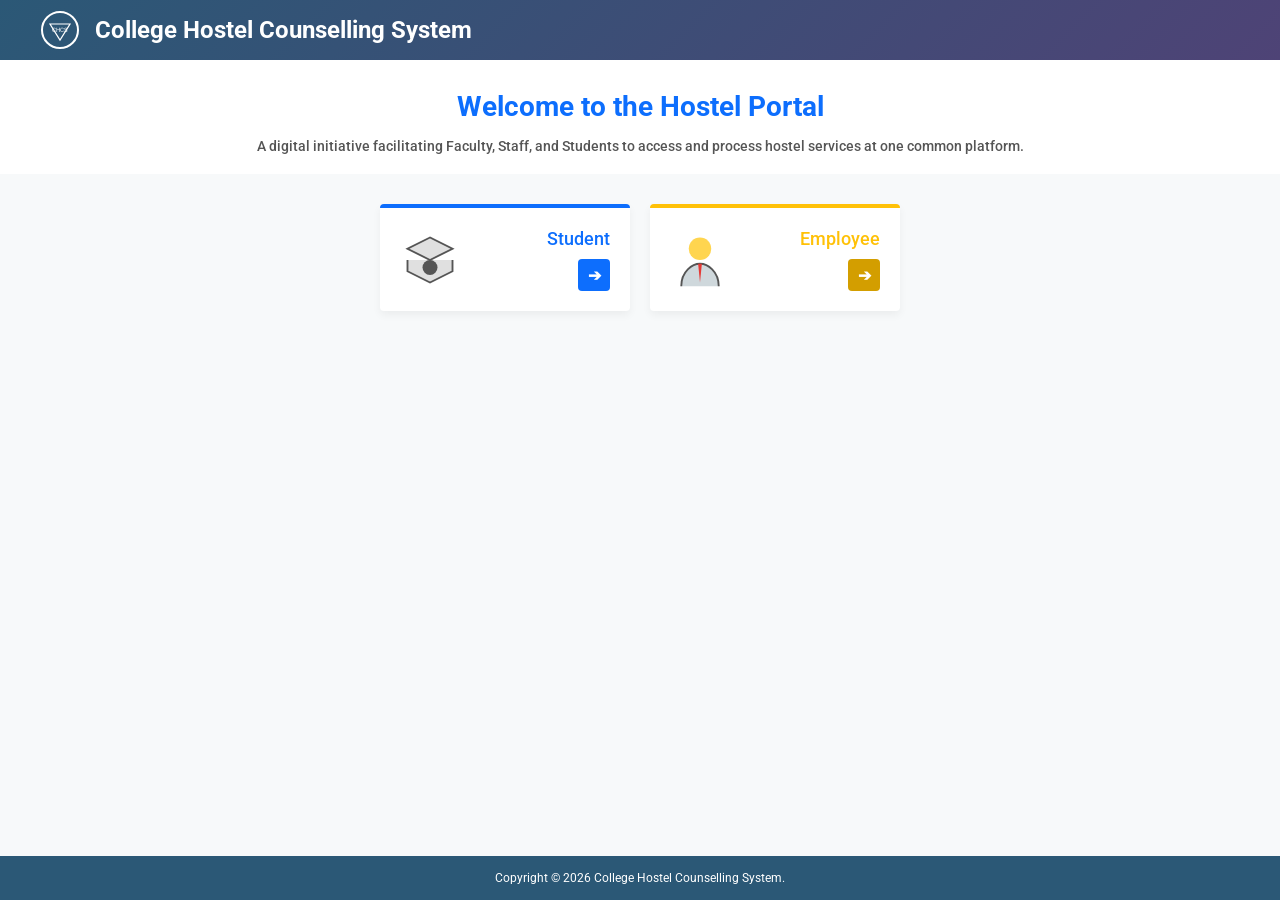
==== commit e8450c63: "yes" ====
--- a/index.html
+++ b/index.html
@@ -3,7 +3,7 @@
 <head>
     <meta charset="UTF-8">
     <meta name="viewport" content="width=device-width, initial-scale=1.0">
-    <title>VIT VTOP Portal</title>
+    <title>College Hostel Counselling System</title>
     <link rel="stylesheet" href="style.css">
 </head>
 <body>
@@ -11,14 +11,14 @@
         <svg viewBox="0 0 100 100" width="40" height="40" style="margin-right: 15px;">
             <circle cx="50" cy="50" r="45" fill="none" stroke="white" stroke-width="5"/>
             <path d="M 25 35 L 75 35 L 50 75 Z" fill="none" stroke="white" stroke-width="3"/>
-            <text x="50" y="55" fill="white" font-size="16" font-family="Arial" text-anchor="middle">VIT</text>
+            <text x="50" y="55" fill="white" font-size="16" font-family="Arial" text-anchor="middle">CHCS</text>
         </svg>
-        <h1>VIT <span>(Vellore Campus)</span></h1>
+        <h1>College Hostel Counselling System</h1>
     </div>
 
     <div class="hero-section">
-        <h2>VTOP translates to "VIT on TOP"</h2>
-        <p>A digital initiative by the institute facilitating Faculty, Staff, Students, Parents and Alumni to access and process Academics, Research, Supporting services at one common platform.</p>
+        <h2>Welcome to the Hostel Portal</h2>
+        <p>A digital initiative facilitating Faculty, Staff, and Students to access and process hostel services at one common platform.</p>
     </div>
 
     <div class="cards-container">
@@ -41,86 +41,10 @@
                 <div class="login-btn">➔</div>
             </div>
         </a>
-
-        <a href="#" class="portal-card parent">
-            <div class="card-icon">
-                <svg viewBox="0 0 64 64"><circle cx="24" cy="24" r="10" fill="#f48fb1"/><circle cx="40" cy="24" r="10" fill="#90caf9"/><path d="M8 60c0-12 8-20 16-20 8 0 16 8 16 20" fill="#f8bbd0"/><path d="M24 60c0-12 8-20 16-20 8 0 16 8 16 20" fill="#bbdefb"/><circle cx="32" cy="40" r="8" fill="#ffb74d"/></svg>
-            </div>
-            <div class="card-content">
-                <div class="card-title">Parent</div>
-                <div class="login-btn">➔</div>
-            </div>
-        </a>
-
-        <a href="#" class="portal-card alumni">
-            <div class="card-icon">
-                <svg viewBox="0 0 64 64"><circle cx="32" cy="32" r="28" fill="#e3f2fd" stroke="#90caf9" stroke-width="2"/><circle cx="32" cy="32" r="12" fill="#5c6bc0"/><circle cx="16" cy="16" r="6" fill="#ef5350"/><circle cx="48" cy="16" r="6" fill="#ef5350"/><circle cx="16" cy="48" r="6" fill="#ef5350"/><circle cx="48" cy="48" r="6" fill="#ef5350"/><path d="M16 16 L 32 32 M 48 16 L 32 32 M 16 48 L 32 32 M 48 48 L 32 32" stroke="#9fa8da" stroke-width="3"/></svg>
-            </div>
-            <div class="card-content">
-                <div class="card-title">Alumni</div>
-                <div class="login-btn">➔</div>
-            </div>
-        </a>
-    </div>
-
-    <div class="main-content">
-        <div class="spotlight-section">
-            <div class="spotlight-header">
-                <h3>Spotlight</h3>
-                <a href="#">More ...</a>
-            </div>
-            <ul class="spotlight-list">
-                <li><a href="#">⚡ DAY BOARDER & DAY SCHOLAR APPLICATION</a></li>
-                <li><a href="#">⚡ HOSTEL VACATING CONSENT FORM FOR PROJECTS/INTERNSHIPS</a></li>
-                <li><a href="#">⚡ HOSTEL VACATING CONSENT FORM AFTER COMPLETION OF THE COURSE</a></li>
-                <li><a href="#">⚡ EXTERNAL PARTICIPATION FORM</a></li>
-                <li><a href="#">⚡ HOSTEL ADMISSION REQUEST FORM FOR DAY SCHOLARS</a></li>
-            </ul>
-        </div>
-        <div class="downloads-section">
-            <div class="app-box">
-                <p>Parent App</p>
-                <div class="store-buttons">
-                    <a href="#" class="store-btn">
-                        <svg viewBox="0 0 24 24" fill="white" width="24" height="24"><path d="M3,20.5V3.5C3,2.91 3.34,2.39 3.84,2.15L13.69,12L3.84,21.85C3.34,21.6 3,21.09 3,20.5M16.81,15.12L6.05,21.34L14.54,12.85L16.81,15.12M20.16,10.81C20.5,11.08 20.75,11.5 20.75,12C20.75,12.5 20.53,12.9 20.18,13.18L17.89,14.5L15.39,12L17.89,9.5L20.16,10.81M6.05,2.66L16.81,8.88L14.54,11.15L6.05,2.66Z"/></svg>
-                        <div>
-                            <span class="store-text-small">GET IT ON</span>
-                            <span class="store-text-large">Google Play</span>
-                        </div>
-                    </a>
-                    <a href="#" class="store-btn">
-                        <svg viewBox="0 0 24 24" fill="white" width="24" height="24"><path d="M18.71,19.5C17.88,20.74 17,21.95 15.66,21.97C14.32,22 13.89,21.18 12.37,21.18C10.84,21.18 10.37,21.95 9.1,22C7.79,22.05 6.8,20.68 5.96,19.47C4.25,17 2.94,12.45 4.7,9.39C5.57,7.87 7.13,6.91 8.82,6.88C10.1,6.86 11.32,7.75 12.11,7.75C12.89,7.75 14.37,6.68 15.92,6.84C16.57,6.87 18.39,7.1 19.56,8.82C19.47,8.88 17.39,10.1 17.41,12.63C17.44,15.65 20.06,16.66 20.09,16.69C20.06,16.76 19.6,18.23 18.71,19.5M13,3.5C13.73,2.67 14.94,2.04 15.94,2C16.07,3.17 15.6,4.35 14.9,5.19C14.21,6.04 13.07,6.7 11.95,6.61C11.8,5.46 12.36,4.26 13,3.5Z"/></svg>
-                        <div>
-                            <span class="store-text-small">Download on the</span>
-                            <span class="store-text-large">App Store</span>
-                        </div>
-                    </a>
-                </div>
-            </div>
-            <div class="app-box">
-                <p>Student App</p>
-                <div class="store-buttons">
-                    <a href="#" class="store-btn">
-                        <svg viewBox="0 0 24 24" fill="white" width="24" height="24"><path d="M3,20.5V3.5C3,2.91 3.34,2.39 3.84,2.15L13.69,12L3.84,21.85C3.34,21.6 3,21.09 3,20.5M16.81,15.12L6.05,21.34L14.54,12.85L16.81,15.12M20.16,10.81C20.5,11.08 20.75,11.5 20.75,12C20.75,12.5 20.53,12.9 20.18,13.18L17.89,14.5L15.39,12L17.89,9.5L20.16,10.81M6.05,2.66L16.81,8.88L14.54,11.15L6.05,2.66Z"/></svg>
-                        <div>
-                            <span class="store-text-small">GET IT ON</span>
-                            <span class="store-text-large">Google Play</span>
-                        </div>
-                    </a>
-                    <a href="#" class="store-btn">
-                        <svg viewBox="0 0 24 24" fill="white" width="24" height="24"><path d="M18.71,19.5C17.88,20.74 17,21.95 15.66,21.97C14.32,22 13.89,21.18 12.37,21.18C10.84,21.18 10.37,21.95 9.1,22C7.79,22.05 6.8,20.68 5.96,19.47C4.25,17 2.94,12.45 4.7,9.39C5.57,7.87 7.13,6.91 8.82,6.88C10.1,6.86 11.32,7.75 12.11,7.75C12.89,7.75 14.37,6.68 15.92,6.84C16.57,6.87 18.39,7.1 19.56,8.82C19.47,8.88 17.39,10.1 17.41,12.63C17.44,15.65 20.06,16.66 20.09,16.69C20.06,16.76 19.6,18.23 18.71,19.5M13,3.5C13.73,2.67 14.94,2.04 15.94,2C16.07,3.17 15.6,4.35 14.9,5.19C14.21,6.04 13.07,6.7 11.95,6.61C11.8,5.46 12.36,4.26 13,3.5Z"/></svg>
-                        <div>
-                            <span class="store-text-small">Download on the</span>
-                            <span class="store-text-large">App Store</span>
-                        </div>
-                    </a>
-                </div>
-            </div>
-        </div>
     </div>
 
     <div class="footer">
-        Copyright © 2026 Software Development Cell, VIT, Vellore-632 014.
+        Copyright © 2026 College Hostel Counselling System.
     </div>
 </body>
 </html>
